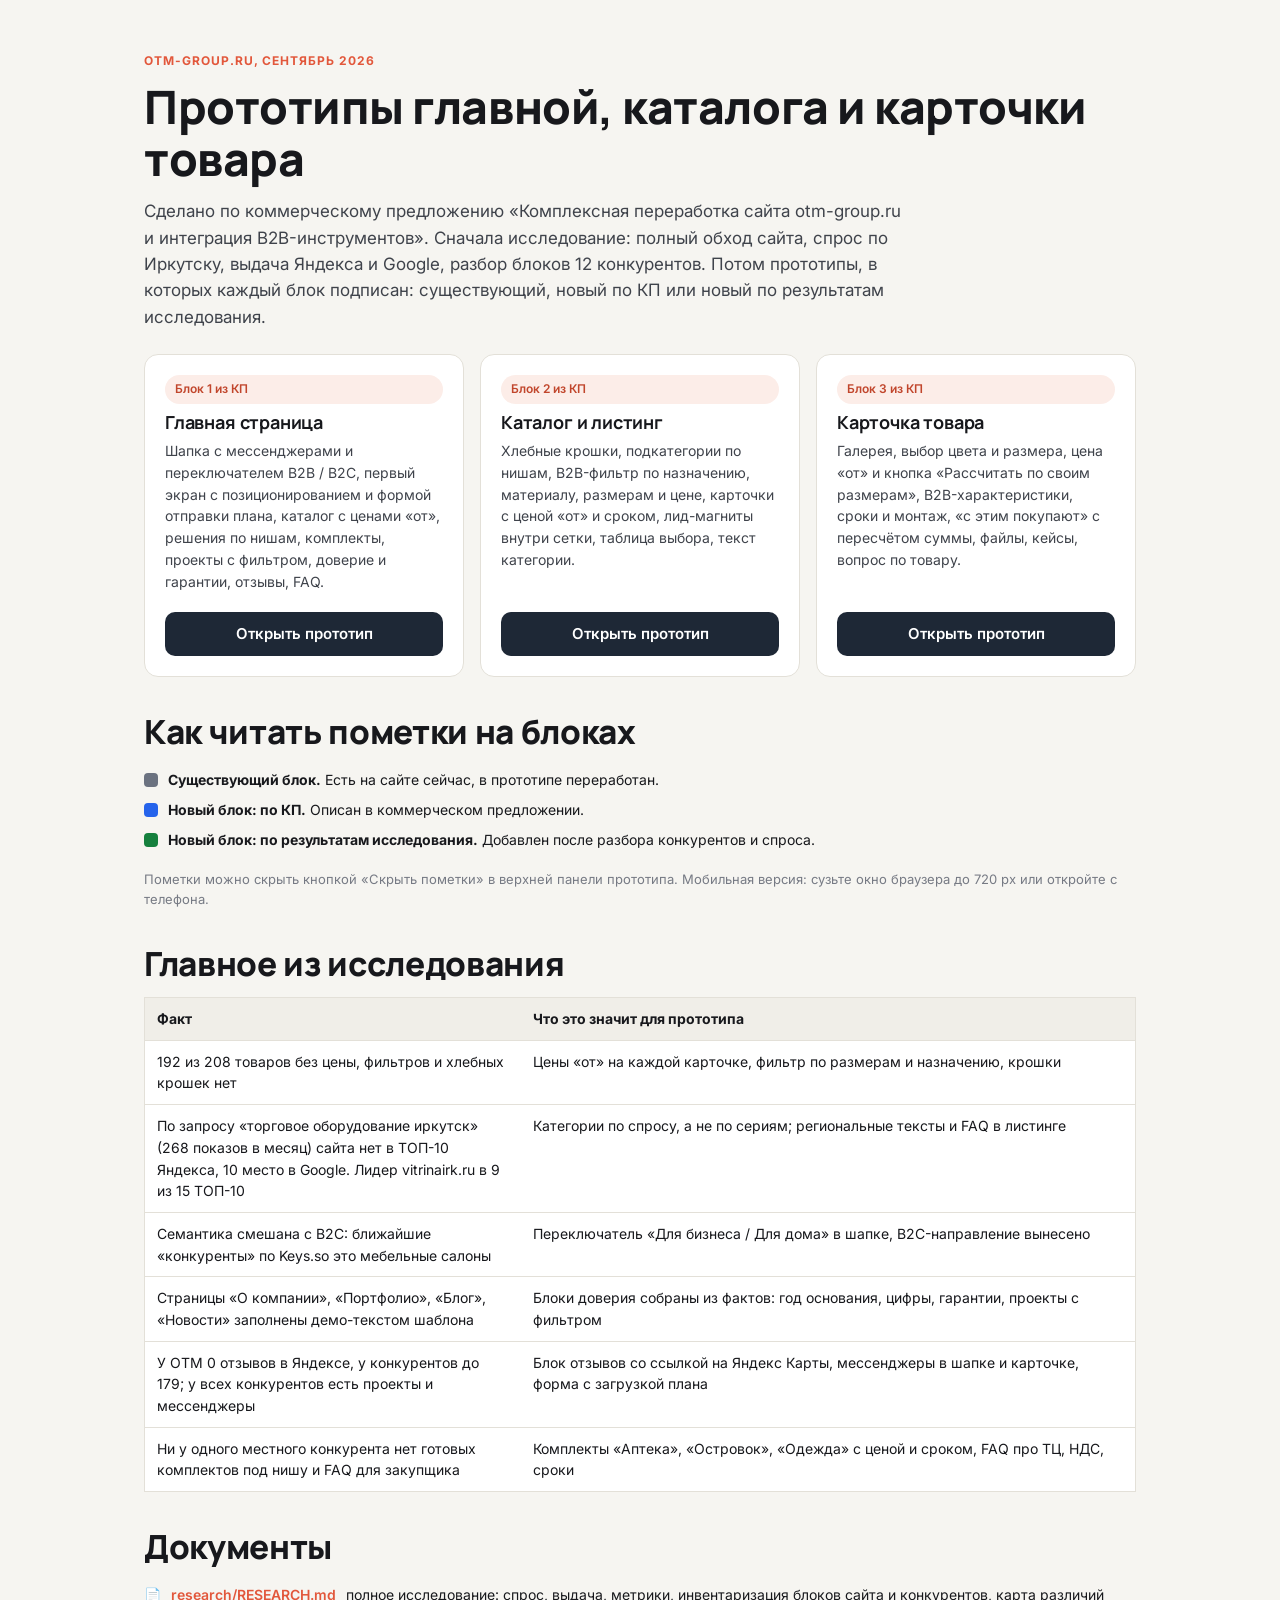
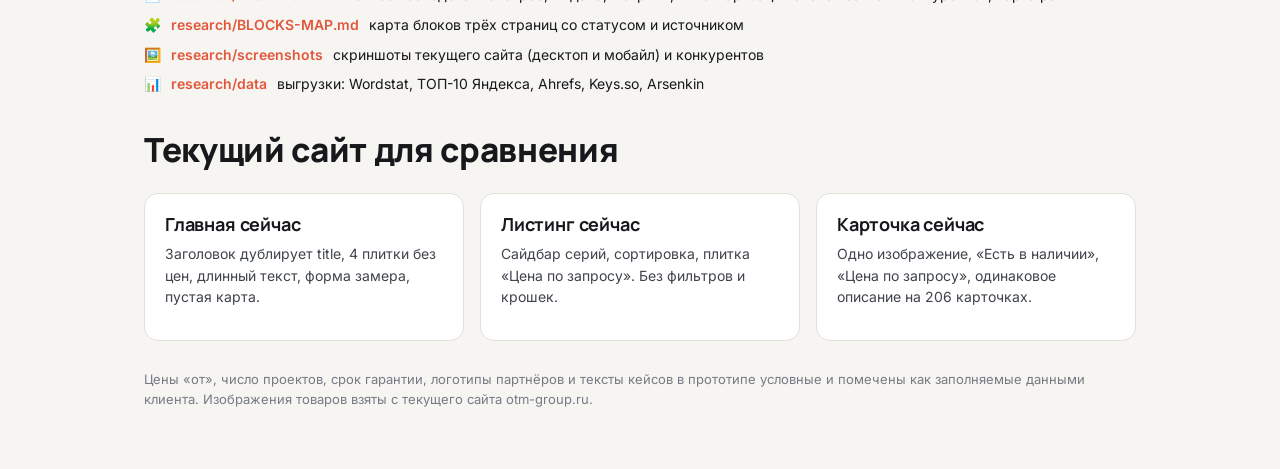
==== index.html @ dcb8d766 "Исследование конкурентов и прототипы главной, каталога и карточки товара для otm-group.ru Co-Authore" ====
<!DOCTYPE html>
<html lang="ru">
<head>
<meta charset="utf-8">
<meta name="viewport" content="width=device-width, initial-scale=1">
<title>ОТМ Групп: прототипы и исследование конкурентов</title>
<meta name="description" content="Прототипы главной, каталога и карточки товара для otm-group.ru по итогам исследования конкурентов в нише торгового оборудования в Иркутске.">
<link rel="preconnect" href="https://fonts.googleapis.com">
<link rel="preconnect" href="https://fonts.gstatic.com" crossorigin>
<link href="https://fonts.googleapis.com/css2?family=Inter:wght@400;500;600;700&family=Manrope:wght@500;700;800&display=swap" rel="stylesheet">
<link rel="icon" href="data:image/svg+xml,%3Csvg xmlns=%27http://www.w3.org/2000/svg%27 viewBox=%270 0 32 32%27%3E%3Crect width=%2732%27 height=%2732%27 rx=%277%27 fill=%27%23E2573B%27/%3E%3Ctext x=%2716%27 y=%2722%27 font-size=%2716%27 font-family=%27Arial%27 font-weight=%27700%27 fill=%27white%27 text-anchor=%27middle%27%3EO%3C/text%3E%3C/svg%3E">
<link rel="stylesheet" href="assets/styles.css">
<style>body{padding-top:0}</style>
</head>
<body>
<div class="hub">
  <span class="eyebrow">otm-group.ru, сентябрь 2026</span>
  <h1>Прототипы главной, каталога и карточки товара</h1>
  <p style="font-size:17px;color:var(--ink-2);max-width:760px;margin-top:12px">Сделано по коммерческому предложению «Комплексная переработка сайта otm-group.ru и интеграция B2B-инструментов». Сначала исследование: полный обход сайта, спрос по Иркутску, выдача Яндекса и Google, разбор блоков 12 конкурентов. Потом прототипы, в которых каждый блок подписан: существующий, новый по КП или новый по результатам исследования.</p>

  <div class="hub-grid">
    <a class="hub-card" href="prototypes/home.html"><span class="chip brand">Блок 1 из КП</span><h3>Главная страница</h3><p>Шапка с мессенджерами и переключателем B2B / B2C, первый экран с позиционированием и формой отправки плана, каталог с ценами «от», решения по нишам, комплекты, проекты с фильтром, доверие и гарантии, отзывы, FAQ.</p><span class="btn btn-dark">Открыть прототип</span></a>
    <a class="hub-card" href="prototypes/catalog.html"><span class="chip brand">Блок 2 из КП</span><h3>Каталог и листинг</h3><p>Хлебные крошки, подкатегории по нишам, B2B-фильтр по назначению, материалу, размерам и цене, карточки с ценой «от» и сроком, лид-магниты внутри сетки, таблица выбора, текст категории.</p><span class="btn btn-dark">Открыть прототип</span></a>
    <a class="hub-card" href="prototypes/product.html"><span class="chip brand">Блок 3 из КП</span><h3>Карточка товара</h3><p>Галерея, выбор цвета и размера, цена «от» и кнопка «Рассчитать по своим размерам», B2B-характеристики, сроки и монтаж, «с этим покупают» с пересчётом суммы, файлы, кейсы, вопрос по товару.</p><span class="btn btn-dark">Открыть прототип</span></a>
  </div>

  <h2 style="margin-top:36px">Как читать пометки на блоках</h2>
  <div class="legend">
    <div><i style="background:#6B7280"></i><span><b>Существующий блок.</b> Есть на сайте сейчас, в прототипе переработан.</span></div>
    <div><i style="background:#2563EB"></i><span><b>Новый блок: по КП.</b> Описан в коммерческом предложении.</span></div>
    <div><i style="background:#15803D"></i><span><b>Новый блок: по результатам исследования.</b> Добавлен после разбора конкурентов и спроса.</span></div>
  </div>
  <p class="muted small">Пометки можно скрыть кнопкой «Скрыть пометки» в верхней панели прототипа. Мобильная версия: сузьте окно браузера до 720 px или откройте с телефона.</p>

  <h2 style="margin-top:36px">Главное из исследования</h2>
  <table style="margin-top:14px">
    <tr><th style="width:38%">Факт</th><th>Что это значит для прототипа</th></tr>
    <tr><td>192 из 208 товаров без цены, фильтров и хлебных крошек нет</td><td>Цены «от» на каждой карточке, фильтр по размерам и назначению, крошки</td></tr>
    <tr><td>По запросу «торговое оборудование иркутск» (268 показов в месяц) сайта нет в ТОП-10 Яндекса, 10 место в Google. Лидер vitrinairk.ru в 9 из 15 ТОП-10</td><td>Категории по спросу, а не по сериям; региональные тексты и FAQ в листинге</td></tr>
    <tr><td>Семантика смешана с B2C: ближайшие «конкуренты» по Keys.so это мебельные салоны</td><td>Переключатель «Для бизнеса / Для дома» в шапке, B2C-направление вынесено</td></tr>
    <tr><td>Страницы «О компании», «Портфолио», «Блог», «Новости» заполнены демо-текстом шаблона</td><td>Блоки доверия собраны из фактов: год основания, цифры, гарантии, проекты с фильтром</td></tr>
    <tr><td>У ОТМ 0 отзывов в Яндексе, у конкурентов до 179; у всех конкурентов есть проекты и мессенджеры</td><td>Блок отзывов со ссылкой на Яндекс Карты, мессенджеры в шапке и карточке, форма с загрузкой плана</td></tr>
    <tr><td>Ни у одного местного конкурента нет готовых комплектов под нишу и FAQ для закупщика</td><td>Комплекты «Аптека», «Островок», «Одежда» с ценой и сроком, FAQ про ТЦ, НДС, сроки</td></tr>
  </table>

  <h2 style="margin-top:36px">Документы</h2>
  <div class="legend">
    <div><span>📄</span><a href="https://github.com/takedown-desing/otm-group-prototype/blob/main/research/RESEARCH.md" style="color:var(--brand);font-weight:600">research/RESEARCH.md</a><span>полное исследование: спрос, выдача, метрики, инвентаризация блоков сайта и конкурентов, карта различий</span></div>
    <div><span>🧩</span><a href="https://github.com/takedown-desing/otm-group-prototype/blob/main/research/BLOCKS-MAP.md" style="color:var(--brand);font-weight:600">research/BLOCKS-MAP.md</a><span>карта блоков трёх страниц со статусом и источником</span></div>
    <div><span>🖼️</span><a href="https://github.com/takedown-desing/otm-group-prototype/tree/main/research/screenshots" style="color:var(--brand);font-weight:600">research/screenshots</a><span>скриншоты текущего сайта (десктоп и мобайл) и конкурентов</span></div>
    <div><span>📊</span><a href="https://github.com/takedown-desing/otm-group-prototype/tree/main/research/data" style="color:var(--brand);font-weight:600">research/data</a><span>выгрузки: Wordstat, ТОП-10 Яндекса, Ahrefs, Keys.so, Arsenkin</span></div>
  </div>

  <h2 style="margin-top:36px">Текущий сайт для сравнения</h2>
  <div class="hub-grid">
    <a class="hub-card" href="research/screenshots/otm_home_desktop.png"><h3>Главная сейчас</h3><p>Заголовок дублирует title, 4 плитки без цен, длинный текст, форма замера, пустая карта.</p></a>
    <a class="hub-card" href="research/screenshots/otm_catalog_desktop.jpeg"><h3>Листинг сейчас</h3><p>Сайдбар серий, сортировка, плитка «Цена по запросу». Без фильтров и крошек.</p></a>
    <a class="hub-card" href="research/screenshots/otm_product_desktop.jpeg"><h3>Карточка сейчас</h3><p>Одно изображение, «Есть в наличии», «Цена по запросу», одинаковое описание на 206 карточках.</p></a>
  </div>

  <p class="muted small" style="margin-top:28px">Цены «от», число проектов, срок гарантии, логотипы партнёров и тексты кейсов в прототипе условные и помечены как заполняемые данными клиента. Изображения товаров взяты с текущего сайта otm-group.ru.</p>
</div>
</body>
</html>
---- assets/styles.css ----
/* ОТМ Групп, прототип. Дизайн-система.
   Направление: спокойный индустриальный B2B. Тёплый светлый фон, графитовый текст,
   фирменный коралловый акцент с текущего логотипа только на действиях. */

:root{
  --bg:#F6F5F1;
  --surface:#FFFFFF;
  --surface-2:#F0EEE8;
  --ink:#17181C;
  --ink-2:#3F434B;
  --muted:#767A84;
  --line:#E3E0D8;
  --line-2:#D2CEC4;
  --brand:#E2573B;
  --brand-dark:#C1462C;
  --brand-soft:#FCEDE8;
  --navy:#1E2836;
  --navy-2:#2A3648;
  --ok:#1F8A5B;
  --ok-soft:#E6F4EC;
  --warn:#B45309;
  --warn-soft:#FDF1E3;
  --tag-old:#6B7280;
  --tag-kp:#2563EB;
  --tag-res:#15803D;
  --radius:14px;
  --radius-s:10px;
  --shadow:0 1px 2px rgba(23,24,28,.04),0 8px 24px rgba(23,24,28,.06);
  --shadow-2:0 12px 40px rgba(23,24,28,.12);
  --container:1240px;
  --font-h:"Manrope",system-ui,-apple-system,"Segoe UI",Roboto,sans-serif;
  --font-b:"Inter",system-ui,-apple-system,"Segoe UI",Roboto,sans-serif;
}

*{box-sizing:border-box}
html{scroll-behavior:smooth;-webkit-text-size-adjust:100%}
body{margin:0;background:var(--bg);color:var(--ink);font:15px/1.55 var(--font-b);padding-top:44px}
img{max-width:100%;display:block}
a{color:inherit;text-decoration:none}
button{font:inherit;cursor:pointer}
input,select,textarea{font:inherit}
h1,h2,h3,h4{font-family:var(--font-h);margin:0;line-height:1.15;letter-spacing:-.01em}
h1{font-size:clamp(28px,3.6vw,46px);font-weight:800}
h2{font-size:clamp(24px,2.6vw,34px);font-weight:800}
h3{font-size:19px;font-weight:700}
h4{font-size:16px;font-weight:700}
p{margin:0 0 12px}
.muted{color:var(--muted)}
.small{font-size:13px}
.container{max-width:var(--container);margin:0 auto;padding:0 24px}
.section{padding:44px 0}
.section-head{display:flex;justify-content:space-between;align-items:flex-end;gap:24px;margin-bottom:28px}
.section-head p{max-width:640px;color:var(--ink-2);margin:8px 0 0}
.eyebrow{display:inline-block;font-size:12px;font-weight:700;letter-spacing:.08em;text-transform:uppercase;color:var(--brand);margin-bottom:10px}

/* ---------- Панель прототипа ---------- */
.proto-bar{position:fixed;top:0;left:0;right:0;height:44px;background:#111318;color:#fff;z-index:1000;display:flex;align-items:center;gap:16px;padding:0 16px;font-size:13px}
.proto-bar .pb-title{font-weight:700;white-space:nowrap}
.proto-bar nav{display:flex;gap:4px}
.proto-bar nav a{padding:6px 10px;border-radius:8px;color:#C9CDD6}
.proto-bar nav a.active,.proto-bar nav a:hover{background:#262A33;color:#fff}
.proto-bar .pb-legend{display:flex;gap:10px;margin-left:auto;align-items:center}
.proto-bar .pb-legend span{display:inline-flex;align-items:center;gap:6px;color:#C9CDD6;white-space:nowrap}
.proto-bar .pb-legend i{width:10px;height:10px;border-radius:3px;display:inline-block}
.proto-bar .pb-toggle{background:#262A33;color:#fff;border:0;border-radius:8px;padding:6px 10px;white-space:nowrap}
@media (max-width:900px){.proto-bar .pb-legend span{display:none}.proto-bar .pb-legend{margin-left:auto}}

/* ---------- Ярлыки блоков ---------- */
.blk{position:relative}
.blk::before{content:attr(data-label);position:absolute;top:10px;left:10px;z-index:20;font:600 11px/1 var(--font-b);letter-spacing:.02em;color:#fff;padding:6px 9px;border-radius:6px;box-shadow:0 2px 6px rgba(0,0,0,.18);pointer-events:none;white-space:nowrap}
.blk[data-tag="old"]::before{background:var(--tag-old)}
.blk[data-tag="kp"]::before{background:var(--tag-kp)}
.blk[data-tag="res"]::before{background:var(--tag-res)}
.blk[data-tag="mix"]::before{background:linear-gradient(90deg,var(--tag-old) 0 50%,var(--tag-kp) 50% 100%)}
.hide-tags .blk::before{display:none}
.blk.blk-inline{flex-wrap:wrap}
.blk.blk-inline::before{position:static;display:inline-block;margin-bottom:10px;flex-basis:100%;width:max-content;grid-column:1/-1}
.hide-tags .blk.blk-inline::before{display:none}

/* ---------- Кнопки ---------- */
.btn{display:inline-flex;align-items:center;justify-content:center;gap:8px;border-radius:var(--radius-s);padding:12px 20px;font-weight:600;border:1px solid transparent;line-height:1.2;transition:.15s;white-space:nowrap}
.btn-primary{background:var(--brand);color:#fff}
.btn-primary:hover{background:var(--brand-dark)}
.btn-dark{background:var(--navy);color:#fff}
.btn-dark:hover{background:var(--navy-2)}
.btn-outline{background:transparent;border-color:var(--line-2);color:var(--ink)}
.btn-outline:hover{border-color:var(--ink);background:#fff}
.btn-ghost{background:transparent;color:var(--ink-2)}
.btn-ghost:hover{background:var(--surface-2)}
.btn-lg{padding:15px 26px;font-size:16px}
.btn-sm{padding:9px 14px;font-size:14px}
.btn-block{width:100%}
.btn svg{width:18px;height:18px;flex:none}

/* ---------- Верхняя полоса и шапка ---------- */
.topbar{background:var(--navy);color:#B9C2D0;font-size:13px}
.topbar .container{display:flex;gap:24px;align-items:center;height:36px}
.topbar .grow{flex:1}
.topbar a:hover{color:#fff}
.topbar .fill-note{color:#F0B8A9}
.header{background:var(--surface);border-bottom:1px solid var(--line);position:sticky;top:44px;z-index:500}
.header .container{display:flex;align-items:center;gap:22px;height:78px}
.logo{display:flex;align-items:center;gap:10px;flex:none}
.logo img{height:40px;width:auto}
.logo .logo-txt{font-family:var(--font-h);font-weight:800;letter-spacing:.14em;font-size:17px;line-height:1}
.logo .logo-sub{font-size:9px;letter-spacing:.14em;color:var(--muted);text-transform:uppercase;margin-top:3px}
.seg{display:inline-flex;background:var(--surface-2);border-radius:999px;padding:3px;flex:none}
.seg a{padding:7px 14px;border-radius:999px;font-size:13px;font-weight:600;color:var(--ink-2)}
.seg a.active{background:var(--navy);color:#fff}
.search{flex:1;display:flex;align-items:center;background:var(--surface-2);border-radius:var(--radius-s);padding:0 12px;height:44px;gap:8px;min-width:0}
.search input{border:0;background:transparent;flex:1;outline:0;min-width:0}
.search svg{width:18px;height:18px;color:var(--muted);flex:none}
.hdr-phone{text-align:right;flex:none}
.hdr-phone b{display:block;font-size:17px;font-family:var(--font-h)}
.hdr-phone span{font-size:12px;color:var(--muted)}
.msgs{display:flex;gap:6px;flex:none}
.msg{width:40px;height:40px;border-radius:10px;display:inline-flex;align-items:center;justify-content:center;border:1px solid var(--line);color:var(--ink-2)}
.msg:hover{border-color:var(--ink)}
.msg svg{width:20px;height:20px}
.msg.wa{color:#1EAA5B}.msg.tg{color:#2AA3E0}.msg.mx{color:#6B3BD6}
.burger{display:none;width:44px;height:44px;border:1px solid var(--line);border-radius:10px;background:#fff;align-items:center;justify-content:center}
.burger svg{width:22px;height:22px}
.cart{position:relative;flex:none}
.cart .cnt{position:absolute;top:-4px;right:-4px;background:var(--brand);color:#fff;border-radius:999px;font-size:10px;padding:2px 6px;font-weight:700}

.nav{background:var(--surface);border-bottom:1px solid var(--line)}
.nav .container{display:flex;align-items:center;gap:4px;height:50px;overflow:auto;scrollbar-width:none}
.nav .container::-webkit-scrollbar{display:none}
.nav a{padding:8px 12px;border-radius:8px;font-weight:600;font-size:14px;white-space:nowrap;color:var(--ink-2)}
.nav a:hover,.nav a.active{background:var(--surface-2);color:var(--ink)}
.nav a.cat-all{background:var(--navy);color:#fff}
.nav a.cat-all:hover{background:var(--navy-2)}
.nav .sep{width:1px;height:22px;background:var(--line);margin:0 6px;flex:none}
.nav a.b2c{color:var(--brand);font-weight:600}

/* мобильное меню */
.drawer{position:fixed;inset:44px 0 0 0;background:rgba(17,19,24,.5);z-index:900;display:none}
.drawer.open{display:block}
.drawer .panel{background:#fff;width:min(360px,88vw);height:100%;overflow:auto;padding:20px}
.drawer .panel h4{margin:14px 0 8px;color:var(--muted);font-size:12px;text-transform:uppercase;letter-spacing:.08em}
.drawer .panel a{display:block;padding:10px 0;border-bottom:1px solid var(--line);font-weight:500}
.drawer .close{float:right;border:0;background:var(--surface-2);border-radius:8px;width:36px;height:36px}

/* ---------- Первый экран ---------- */
.hero{background:var(--navy);color:#fff;position:relative;overflow:hidden}
.hero::before{content:"";position:absolute;inset:0;background:url("img/hero.jpg") center/cover no-repeat;opacity:.28}
.hero::after{content:"";position:absolute;inset:0;background:linear-gradient(90deg,rgba(30,40,54,.96) 0,rgba(30,40,54,.85) 55%,rgba(30,40,54,.55) 100%)}
.hero .container{position:relative;z-index:2;display:grid;grid-template-columns:1.25fr .85fr;gap:48px;padding-top:56px;padding-bottom:56px;align-items:center}
.hero h1{color:#fff;margin:12px 0 14px}
.hero .lead{font-size:17px;color:#D4DAE4;max-width:560px;margin-bottom:24px}
.hero .geo{display:inline-flex;align-items:center;gap:8px;background:rgba(255,255,255,.1);border:1px solid rgba(255,255,255,.18);border-radius:999px;padding:6px 12px;font-size:13px;color:#E6EAF0}
.hero .geo svg{width:14px;height:14px}
.bullets{display:grid;grid-template-columns:repeat(3,1fr);gap:12px;margin:26px 0}
.bullet{background:rgba(255,255,255,.07);border:1px solid rgba(255,255,255,.14);border-radius:12px;padding:14px}
.bullet b{display:block;font-family:var(--font-h);font-size:16px;margin-bottom:4px}
.bullet span{font-size:13px;color:#C7CFDB}
.hero .cta-row{display:flex;gap:12px;flex-wrap:wrap;align-items:center}
.hero .cta-row .note{font-size:13px;color:#C7CFDB}
.hero-form{background:#fff;color:var(--ink);border-radius:var(--radius);padding:22px;box-shadow:var(--shadow-2)}
.hero-form h3{margin-bottom:4px}
.hero-form .sub{font-size:13px;color:var(--muted);margin-bottom:14px}
.field{display:block;margin-bottom:10px}
.field input,.field select,.field textarea{width:100%;border:1px solid var(--line-2);border-radius:var(--radius-s);padding:12px 14px;background:#fff;outline:0}
.field input:focus,.field select:focus,.field textarea:focus{border-color:var(--ink)}
.upload{border:1.5px dashed var(--line-2);border-radius:var(--radius-s);padding:14px;display:flex;align-items:center;gap:12px;color:var(--ink-2);font-size:13px;background:var(--surface-2);cursor:pointer}
.upload svg{width:22px;height:22px;color:var(--brand);flex:none}
.upload b{display:block;color:var(--ink)}
.consent{font-size:11.5px;color:var(--muted);margin-top:10px}
.reply-note{display:flex;align-items:center;gap:8px;font-size:13px;color:var(--ok);margin-top:10px;font-weight:600}
.reply-note i{width:8px;height:8px;border-radius:50%;background:var(--ok);display:inline-block}

/* ---------- Полоса доверия ---------- */
.trust-strip{background:var(--surface);border-bottom:1px solid var(--line)}
.trust-strip .container{display:grid;grid-template-columns:repeat(5,1fr);gap:0}
.trust-strip .item{padding:22px 18px;border-left:1px solid var(--line)}
.trust-strip .item:first-child{border-left:0}
.trust-strip b{display:block;font-family:var(--font-h);font-size:26px;font-weight:800;letter-spacing:-.02em}
.trust-strip span{font-size:13px;color:var(--ink-2)}
.fill{color:var(--warn);background:var(--warn-soft);border-radius:4px;padding:0 4px;font-size:12px}

/* ---------- Сетка категорий ---------- */
.cat-grid{display:grid;grid-template-columns:repeat(4,1fr);gap:16px}
.cat-card{background:var(--surface);border:1px solid var(--line);border-radius:var(--radius);padding:16px;display:flex;flex-direction:column;gap:10px;transition:.15s;min-height:250px}
.cat-card:hover{box-shadow:var(--shadow);border-color:var(--line-2);transform:translateY(-2px)}
.cat-card .pic{height:130px;border-radius:10px;background:var(--surface-2);display:flex;align-items:center;justify-content:center;overflow:hidden}
.cat-card .pic img{max-height:120px;width:auto;mix-blend-mode:multiply}
.cat-card h3{font-size:16px}
.cat-card .meta{display:flex;justify-content:space-between;align-items:center;margin-top:auto;font-size:13px;color:var(--muted)}
.cat-card .meta b{color:var(--ink);font-size:15px}

/* ---------- Ниши ---------- */
.niche-grid{display:grid;grid-template-columns:repeat(6,1fr);gap:12px}
.niche{background:var(--navy);color:#fff;border-radius:var(--radius);padding:18px 16px;min-height:150px;display:flex;flex-direction:column;justify-content:flex-end;position:relative;overflow:hidden}
.niche::before{content:"";position:absolute;inset:0;background:linear-gradient(160deg,var(--navy-2),var(--navy))}
.niche > *{position:relative}
.niche .ic{width:36px;height:36px;border-radius:9px;background:rgba(255,255,255,.12);display:flex;align-items:center;justify-content:center;margin-bottom:auto}
.niche .ic svg{width:20px;height:20px}
.niche b{font-family:var(--font-h);font-size:15px;display:block;margin-top:14px}
.niche span{font-size:12px;color:#B9C2D0}
.niche:nth-child(2n)::before{background:linear-gradient(160deg,#37475C,var(--navy))}

/* ---------- Готовые комплекты ---------- */
.kit-grid{display:grid;grid-template-columns:repeat(3,1fr);gap:16px}
.kit{background:var(--surface);border:1px solid var(--line);border-radius:var(--radius);overflow:hidden;display:flex;flex-direction:column}
.kit .pic{height:190px;background:var(--surface-2);display:flex;align-items:flex-end;justify-content:center;gap:6px;padding:12px;overflow:hidden}
.kit .pic img{height:150px;width:auto;mix-blend-mode:multiply}
.kit .body{padding:18px;display:flex;flex-direction:column;gap:8px;flex:1}
.kit ul{margin:0;padding:0 0 0 18px;color:var(--ink-2);font-size:14px}
.kit .row{display:flex;justify-content:space-between;align-items:flex-end;margin-top:auto;padding-top:10px;border-top:1px solid var(--line)}
.price{font-family:var(--font-h);font-weight:800;font-size:20px}
.price small{font-weight:500;font-size:12px;color:var(--muted);display:block}
.chip{display:inline-flex;align-items:center;gap:6px;border-radius:999px;padding:5px 10px;font-size:12px;font-weight:600;background:var(--surface-2);color:var(--ink-2)}
.chip.ok{background:var(--ok-soft);color:var(--ok)}
.chip.brand{background:var(--brand-soft);color:var(--brand-dark)}
.chip.dark{background:var(--navy);color:#fff}

/* ---------- Проекты ---------- */
.tabs{display:flex;gap:8px;flex-wrap:wrap;margin-bottom:20px}
.tab{border:1px solid var(--line-2);background:#fff;border-radius:999px;padding:8px 14px;font-weight:600;font-size:14px;color:var(--ink-2)}
.tab.active,.tab:hover{background:var(--navy);color:#fff;border-color:var(--navy)}
.case-grid{display:grid;grid-template-columns:repeat(3,1fr);gap:16px}
.case{background:var(--surface);border:1px solid var(--line);border-radius:var(--radius);overflow:hidden;display:flex;flex-direction:column}
.case .pic{height:210px;background:var(--surface-2);position:relative;display:flex;align-items:center;justify-content:center;overflow:hidden}
.case .pic img{height:180px;width:auto;mix-blend-mode:multiply}
.case .pic .chip{position:absolute;left:12px;bottom:12px;background:#fff}
.case .body{padding:16px 18px 18px;display:grid;gap:10px}
.case dl{margin:0;display:grid;grid-template-columns:110px 1fr;gap:6px 10px;font-size:13.5px}
.case dt{color:var(--muted)}
.case dd{margin:0;color:var(--ink-2)}
.case .body h3{font-size:17px}

/* ---------- Как работаем ---------- */
.steps{display:grid;grid-template-columns:repeat(6,1fr);gap:12px;counter-reset:s}
.step{background:var(--surface);border:1px solid var(--line);border-radius:var(--radius);padding:18px 16px;position:relative}
.step::before{counter-increment:s;content:"0" counter(s);font-family:var(--font-h);font-weight:800;font-size:28px;color:var(--brand);display:block;margin-bottom:8px;letter-spacing:-.02em}
.step b{display:block;margin-bottom:4px}
.step span{font-size:13px;color:var(--ink-2)}
.step .time{display:inline-block;margin-top:10px;font-size:12px;color:var(--muted);background:var(--surface-2);border-radius:6px;padding:3px 8px}

/* ---------- Доверие ---------- */
.trust-wrap{display:grid;grid-template-columns:1.1fr .9fr;gap:24px}
.card{background:var(--surface);border:1px solid var(--line);border-radius:var(--radius);padding:22px}
.logos{display:grid;grid-template-columns:repeat(4,1fr);gap:10px;margin-top:14px}
.logo-ph{height:56px;border:1px dashed var(--line-2);border-radius:10px;display:flex;align-items:center;justify-content:center;font-family:var(--font-h);font-weight:700;color:var(--ink-2);font-size:13px;text-align:center;padding:4px;background:var(--surface-2)}
.guar{display:grid;gap:12px;margin-top:14px}
.guar .g{display:flex;gap:12px;align-items:flex-start}
.guar .g svg{width:22px;height:22px;color:var(--ok);flex:none;margin-top:2px}
.guar .g b{display:block}
.guar .g span{font-size:13.5px;color:var(--ink-2)}
.certs{display:flex;gap:10px;margin-top:14px;flex-wrap:wrap}
.cert{width:74px;height:100px;border:1px solid var(--line);border-radius:8px;background:repeating-linear-gradient(0deg,#fff 0 8px,var(--surface-2) 8px 10px);display:flex;align-items:flex-end;justify-content:center;font-size:10px;color:var(--muted);padding:6px;text-align:center}

/* ---------- Материалы ---------- */
.mat-grid{display:grid;grid-template-columns:repeat(4,1fr);gap:16px}
.mat{background:var(--surface);border:1px solid var(--line);border-radius:var(--radius);padding:18px}
.mat .sw{display:flex;gap:6px;margin-bottom:12px}
.mat .sw i{width:26px;height:26px;border-radius:6px;border:1px solid rgba(0,0,0,.08);display:block}
.mat b{display:block;margin-bottom:4px}
.mat span{font-size:13.5px;color:var(--ink-2)}

/* ---------- Отзывы ---------- */
.rev-grid{display:grid;grid-template-columns:repeat(3,1fr);gap:16px}
.rev{background:var(--surface);border:1px solid var(--line);border-radius:var(--radius);padding:20px;display:grid;gap:10px}
.rev .stars{color:#F5A524;letter-spacing:2px;font-size:14px}
.rev p{font-size:14.5px;color:var(--ink-2);margin:0}
.rev .who{display:flex;align-items:center;gap:10px;font-size:13px}
.rev .who i{width:34px;height:34px;border-radius:50%;background:var(--surface-2);display:inline-flex;align-items:center;justify-content:center;font-weight:700;color:var(--ink-2);font-style:normal}
.rating-box{display:flex;gap:18px;align-items:center;background:var(--surface);border:1px solid var(--line);border-radius:var(--radius);padding:16px 20px}
.rating-box b{font-family:var(--font-h);font-size:34px;font-weight:800}

/* ---------- FAQ ---------- */
.faq{display:grid;gap:10px;max-width:880px}
.faq details{background:var(--surface);border:1px solid var(--line);border-radius:12px;padding:0 20px}
.faq summary{list-style:none;cursor:pointer;padding:16px 0;font-weight:600;display:flex;justify-content:space-between;gap:16px;align-items:center}
.faq summary::-webkit-details-marker{display:none}
.faq summary::after{content:"+";font-size:22px;color:var(--muted);flex:none;line-height:1}
.faq details[open] summary::after{content:"\2212"}
.faq .a{padding:0 0 16px;color:var(--ink-2);font-size:14.5px}

/* ---------- Форма расчёта ---------- */
.calc{background:var(--navy);color:#fff;border-radius:20px;padding:36px;display:grid;grid-template-columns:1fr 1fr;gap:32px;align-items:center}
.calc h2{color:#fff}
.calc p{color:#C7CFDB}
.calc ul{margin:14px 0 0;padding:0;list-style:none;display:grid;gap:8px;color:#E6EAF0;font-size:14.5px}
.calc li{display:flex;gap:10px;align-items:flex-start}
.calc li svg{width:18px;height:18px;color:#7ED3A0;flex:none;margin-top:2px}
.calc .form{background:#fff;color:var(--ink);border-radius:var(--radius);padding:22px}
.calc .row2{display:grid;grid-template-columns:1fr 1fr;gap:10px}

/* ---------- О компании ---------- */
.about{display:grid;grid-template-columns:1fr 1fr;gap:32px;align-items:center}
.about .pic{border-radius:var(--radius);background:var(--surface-2);height:320px;display:flex;align-items:center;justify-content:center;color:var(--muted);text-align:center;padding:20px;border:1px dashed var(--line-2)}
.about .facts{display:grid;grid-template-columns:1fr 1fr;gap:12px;margin-top:18px}
.about .facts div{background:var(--surface);border:1px solid var(--line);border-radius:10px;padding:12px 14px;font-size:13.5px}
.about .facts b{display:block;font-family:var(--font-h);font-size:18px}

/* ---------- Контакты ---------- */
.contacts{display:grid;grid-template-columns:.9fr 1.1fr;gap:24px}
.map{background:var(--surface-2);border:1px dashed var(--line-2);border-radius:var(--radius);min-height:300px;display:flex;align-items:center;justify-content:center;color:var(--muted)}
.contacts .card b{display:block;margin-bottom:2px}
.contacts .card .row{display:grid;grid-template-columns:120px 1fr;gap:10px;padding:10px 0;border-bottom:1px solid var(--line);font-size:14.5px}
.contacts .card .row span:first-child{color:var(--muted)}

/* ---------- Подвал ---------- */
.footer{background:var(--navy);color:#B9C2D0;padding:48px 0 90px;margin-top:40px;font-size:14px}
.footer .cols{display:grid;grid-template-columns:1.4fr 1fr 1fr 1fr;gap:28px}
.footer h4{color:#fff;margin-bottom:12px}
.footer a{display:block;padding:4px 0}
.footer a:hover{color:#fff}
.footer .bottom{border-top:1px solid rgba(255,255,255,.12);margin-top:32px;padding-top:18px;display:flex;justify-content:space-between;gap:16px;font-size:12.5px;flex-wrap:wrap}

/* ---------- Липкая мобильная панель ---------- */
.sticky-bar{display:none;position:fixed;left:0;right:0;bottom:0;z-index:800;background:#fff;border-top:1px solid var(--line);padding:10px 12px;gap:8px;box-shadow:0 -6px 24px rgba(0,0,0,.08)}
.sticky-bar .btn{flex:1;padding:12px 8px;font-size:14px}
.sticky-bar .price-mini{flex:1.2;display:flex;flex-direction:column;justify-content:center;line-height:1.1}
.sticky-bar .price-mini b{font-family:var(--font-h);font-size:17px}
.sticky-bar .price-mini span{font-size:11px;color:var(--muted)}

/* ---------- Каталог ---------- */
.crumbs{display:flex;gap:6px;flex-wrap:wrap;font-size:13px;color:var(--muted);padding:18px 0 6px}
.crumbs a:hover{color:var(--ink)}
.crumbs span.sep{color:var(--line-2)}
.cat-head{display:flex;justify-content:space-between;align-items:flex-end;gap:24px;padding:8px 0 18px}
.cat-head h1{font-size:clamp(26px,3vw,38px)}
.cat-head .cnt{color:var(--muted);font-weight:500;font-size:16px;margin-left:8px}
.cat-head p{color:var(--ink-2);max-width:760px;margin:8px 0 0}
.subcats{display:flex;gap:8px;flex-wrap:wrap;margin:6px 0 22px}
.subcats a{border:1px solid var(--line-2);background:#fff;border-radius:999px;padding:8px 14px;font-size:13.5px;font-weight:600;color:var(--ink-2)}
.subcats a.active,.subcats a:hover{background:var(--navy);color:#fff;border-color:var(--navy)}
.subcats a small{color:var(--muted);font-weight:500;margin-left:4px}
.subcats a.active small{color:#B9C2D0}
.catalog-layout{display:grid;grid-template-columns:272px 1fr;gap:24px;align-items:start}
.filters{background:var(--surface);border:1px solid var(--line);border-radius:var(--radius);padding:18px;position:sticky;top:140px}
.filters .f-head{display:flex;justify-content:space-between;align-items:center;margin-bottom:6px}
.filters .f-head a{font-size:12.5px;color:var(--brand);font-weight:600}
.fgroup{border-top:1px solid var(--line);padding:12px 0}
.fgroup > b{display:flex;justify-content:space-between;font-size:14px;margin-bottom:8px;cursor:pointer}
.fgroup label{display:flex;align-items:center;gap:8px;font-size:13.5px;padding:4px 0;color:var(--ink-2)}
.fgroup label input{accent-color:var(--brand)}
.fgroup label small{margin-left:auto;color:var(--muted)}
.range{display:grid;grid-template-columns:1fr 1fr;gap:8px}
.range input{width:100%;border:1px solid var(--line-2);border-radius:8px;padding:8px 10px;font-size:13px}
.fgroup .hint{font-size:12px;color:var(--muted);margin-top:4px}
.filters .apply{display:none}
.toolbar{display:flex;justify-content:space-between;align-items:center;gap:12px;margin-bottom:16px;flex-wrap:wrap}
.toolbar .sort{display:flex;gap:6px;align-items:center;font-size:13.5px;color:var(--muted)}
.toolbar .sort a{padding:6px 10px;border-radius:8px;color:var(--ink-2);font-weight:600}
.toolbar .sort a.active{background:var(--surface-2);color:var(--ink)}
.toolbar .views{display:flex;gap:4px}
.toolbar .views button{width:34px;height:34px;border:1px solid var(--line);background:#fff;border-radius:8px;color:var(--muted)}
.toolbar .views button.active{border-color:var(--ink);color:var(--ink)}
.toolbar .views svg{width:16px;height:16px}
.filter-btn{display:none}
.active-filters{display:flex;gap:6px;flex-wrap:wrap;margin-bottom:14px}
.active-filters .chip{background:var(--brand-soft);color:var(--brand-dark)}
.active-filters .chip b{font-weight:400;opacity:.7;margin-left:2px}
.prod-grid{display:grid;grid-template-columns:repeat(3,1fr);gap:16px}
.prod{background:var(--surface);border:1px solid var(--line);border-radius:var(--radius);padding:14px;display:flex;flex-direction:column;gap:8px;transition:.15s;position:relative}
.prod:hover{box-shadow:var(--shadow);border-color:var(--line-2)}
.prod .pic{height:200px;border-radius:10px;background:var(--surface-2);display:flex;align-items:center;justify-content:center;overflow:hidden;position:relative}
.prod .pic img{max-height:180px;width:auto;mix-blend-mode:multiply}
.prod .badges{position:absolute;top:8px;left:8px;display:flex;gap:4px;flex-wrap:wrap}
.prod .badges .chip{padding:3px 8px;font-size:11px;background:#fff}
.prod .colors{position:absolute;right:8px;bottom:8px;display:flex;gap:3px}
.prod .colors i{width:12px;height:12px;border-radius:3px;border:1px solid rgba(0,0,0,.1);display:block}
.prod h3{font-size:15.5px}
.prod .art{font-size:12px;color:var(--muted)}
.prod .specs{font-size:12.5px;color:var(--ink-2);display:grid;gap:2px}
.prod .specs span b{color:var(--muted);font-weight:500}
.prod .p-row{display:flex;justify-content:space-between;align-items:flex-end;margin-top:auto;padding-top:8px}
.prod .p-row .term{font-size:12px;color:var(--ok);font-weight:600}
.prod .actions{display:grid;grid-template-columns:1fr auto;gap:6px}
.prod .actions .btn{padding:10px 12px;font-size:13.5px}
.prod .actions .btn svg{width:16px;height:16px}
.lead-card{grid-column:span 1;background:var(--brand);color:#fff;border-radius:var(--radius);padding:22px;display:flex;flex-direction:column;justify-content:space-between;gap:12px}
.lead-card h3{color:#fff;font-size:20px}
.lead-card p{color:#FBE1DA;font-size:14px}
.lead-card .btn{background:#fff;color:var(--brand-dark)}
.lead-card.dark{background:var(--navy)}
.lead-card.dark p{color:#C7CFDB}
.lead-card.dark .btn{background:#fff;color:var(--navy)}
.lead-card .ic{width:40px;height:40px;border-radius:10px;background:rgba(255,255,255,.16);display:flex;align-items:center;justify-content:center}
.lead-card .ic svg{width:22px;height:22px}
.pager{display:flex;gap:6px;justify-content:center;align-items:center;margin:26px 0 8px;flex-wrap:wrap}
.pager a{width:38px;height:38px;border:1px solid var(--line);border-radius:8px;display:inline-flex;align-items:center;justify-content:center;font-weight:600;color:var(--ink-2);background:#fff}
.pager a.active{background:var(--navy);color:#fff;border-color:var(--navy)}
.pager .more{width:auto;padding:0 16px}
.cmp-table{width:100%;border-collapse:collapse;font-size:14px;background:#fff;border:1px solid var(--line);border-radius:var(--radius);overflow:hidden}
.cmp-table th,.cmp-table td{padding:12px 14px;border-bottom:1px solid var(--line);text-align:left;vertical-align:top}
.cmp-table th{background:var(--surface-2);font-family:var(--font-h);font-size:13px}
.cmp-table tr:last-child td{border-bottom:0}
.seo-text{max-width:860px;color:var(--ink-2);font-size:14.5px}
.seo-text h2{font-size:22px;margin-bottom:12px;color:var(--ink)}
.seo-text h3{font-size:16px;margin:14px 0 6px;color:var(--ink)}

/* ---------- Карточка товара ---------- */
.product-top{display:grid;grid-template-columns:1.05fr .95fr;gap:32px;align-items:start;margin-top:8px}
.gallery{position:sticky;top:140px}
.gallery .main{background:var(--surface);border:1px solid var(--line);border-radius:var(--radius);height:460px;display:flex;align-items:center;justify-content:center;overflow:hidden;position:relative}
.gallery .main img{max-height:400px;width:auto;mix-blend-mode:multiply}
.gallery .main .chip{position:absolute;left:14px;top:14px;background:#fff}
.gallery .thumbs{display:grid;grid-template-columns:repeat(5,1fr);gap:8px;margin-top:8px}
.gallery .thumbs div{height:76px;border:1px solid var(--line);border-radius:10px;background:var(--surface);display:flex;align-items:center;justify-content:center;overflow:hidden;cursor:pointer;font-size:11px;color:var(--muted);text-align:center;padding:4px}
.gallery .thumbs div.active{border-color:var(--ink)}
.gallery .thumbs img{max-height:66px;width:auto;mix-blend-mode:multiply}
.p-head .art{font-size:13px;color:var(--muted);margin-bottom:6px;display:flex;gap:12px;flex-wrap:wrap}
.p-head h1{font-size:clamp(26px,3vw,36px);margin-bottom:10px}
.p-head .status{display:flex;gap:6px;flex-wrap:wrap;margin-bottom:16px}
.quick{display:grid;grid-template-columns:1fr 1fr;gap:6px 18px;font-size:14px;margin-bottom:18px}
.quick div{display:flex;justify-content:space-between;border-bottom:1px dashed var(--line);padding:6px 0}
.quick span:first-child{color:var(--muted)}
.opts{margin-bottom:16px}
.opts .lbl{font-size:13px;color:var(--muted);margin-bottom:6px;display:flex;justify-content:space-between}
.opts .lbl a{color:var(--brand);font-weight:600}
.swatches{display:flex;gap:6px;flex-wrap:wrap}
.swatch{width:34px;height:34px;border-radius:8px;border:2px solid transparent;outline:1px solid rgba(0,0,0,.12);outline-offset:-1px;cursor:pointer;position:relative}
.swatch.active{border-color:#fff;outline:2px solid var(--ink)}
.sizes{display:flex;gap:6px;flex-wrap:wrap}
.sizes button{border:1px solid var(--line-2);background:#fff;border-radius:8px;padding:8px 12px;font-size:13px;font-weight:600;color:var(--ink-2)}
.sizes button.active{border-color:var(--ink);color:var(--ink);background:var(--surface-2)}
.sizes button.custom{border-style:dashed;color:var(--brand)}
.buy{background:var(--surface);border:1px solid var(--line);border-radius:var(--radius);padding:20px;box-shadow:var(--shadow)}
.buy .p-price{display:flex;align-items:flex-end;justify-content:space-between;gap:12px;margin-bottom:6px}
.buy .p-price .price{font-size:32px;line-height:1}
.buy .p-price .price small{font-size:12.5px;margin-top:4px}
.buy .incl{font-size:13px;color:var(--ink-2);margin-bottom:14px;display:grid;gap:3px}
.buy .incl span::before{content:"\2713";color:var(--ok);margin-right:6px;font-weight:700}
.buy .btns{display:grid;gap:8px}
.buy .btns .row{display:grid;grid-template-columns:1fr 1fr;gap:8px}
.buy .msg-row{display:flex;gap:8px;margin-top:10px;align-items:center;font-size:13px;color:var(--muted)}
.buy .msg-row .msg{width:36px;height:36px}
.buy .note{font-size:12.5px;color:var(--muted);margin-top:10px}
.timeline{display:grid;grid-template-columns:repeat(4,1fr);gap:0;background:var(--surface);border:1px solid var(--line);border-radius:var(--radius);overflow:hidden}
.timeline div{padding:16px;border-left:1px solid var(--line);position:relative}
.timeline div:first-child{border-left:0}
.timeline b{display:block;font-family:var(--font-h);font-size:18px;color:var(--brand)}
.timeline span{font-size:13px;color:var(--ink-2)}
.timeline small{display:block;color:var(--muted);font-size:12px;margin-top:4px}
.p-tabs{display:flex;gap:4px;border-bottom:1px solid var(--line);margin-bottom:20px;overflow:auto;scrollbar-width:none}
.p-tabs button{border:0;background:transparent;padding:12px 16px;font-weight:600;color:var(--muted);border-bottom:2px solid transparent;margin-bottom:-1px;white-space:nowrap}
.p-tabs button.active{color:var(--ink);border-color:var(--brand)}
.p-panel{display:none}
.p-panel.active{display:block}
.spec-table{width:100%;border-collapse:collapse;font-size:14.5px}
.spec-table td{padding:10px 12px;border-bottom:1px solid var(--line);vertical-align:top}
.spec-table td:first-child{color:var(--muted);width:42%}
.spec-table td b{font-weight:600}
.spec-table tr.hl td{background:var(--brand-soft)}
.spec-cols{display:grid;grid-template-columns:1fr 1fr;gap:0 32px}
.files{display:grid;grid-template-columns:repeat(3,1fr);gap:12px}
.file{display:flex;gap:12px;align-items:center;background:var(--surface);border:1px solid var(--line);border-radius:12px;padding:14px}
.file .ic{width:40px;height:44px;border-radius:6px;background:var(--brand-soft);color:var(--brand-dark);display:flex;align-items:center;justify-content:center;font-size:11px;font-weight:800;flex:none}
.file b{display:block;font-size:14px}
.file span{font-size:12px;color:var(--muted)}
.cross-grid{display:grid;grid-template-columns:repeat(5,1fr);gap:12px}
.cross{background:var(--surface);border:1px solid var(--line);border-radius:12px;padding:12px;display:flex;flex-direction:column;gap:6px;font-size:13.5px}
.cross .pic{height:100px;border-radius:8px;background:var(--surface-2);display:flex;align-items:center;justify-content:center;overflow:hidden}
.cross .pic img{max-height:90px;width:auto;mix-blend-mode:multiply}
.cross .pic .ph{font-size:34px}
.cross b{font-size:14px}
.cross .p{display:flex;justify-content:space-between;align-items:center;margin-top:auto}
.cross label{display:flex;gap:6px;align-items:center;font-size:12.5px;color:var(--ink-2)}
.cross-sum{display:flex;justify-content:space-between;align-items:center;background:var(--surface-2);border-radius:12px;padding:14px 18px;margin-top:12px;flex-wrap:wrap;gap:10px}
.qa{display:grid;grid-template-columns:1fr 1fr;gap:24px;align-items:start}
.qa .card .row2{display:grid;grid-template-columns:1fr 1fr;gap:10px}
.mini-cases{display:grid;grid-template-columns:repeat(3,1fr);gap:12px}
.mini-case{background:var(--surface);border:1px solid var(--line);border-radius:12px;overflow:hidden}
.mini-case .pic{height:130px;background:var(--surface-2);display:flex;align-items:center;justify-content:center}
.mini-case .pic img{max-height:110px;width:auto;mix-blend-mode:multiply}
.mini-case .b{padding:12px 14px;font-size:13.5px}
.mini-case .b b{display:block;font-size:14px}
.mini-case .b span{color:var(--muted)}

/* ---------- Модальное окно ---------- */
.modal{position:fixed;inset:0;background:rgba(17,19,24,.55);z-index:1200;display:none;align-items:center;justify-content:center;padding:16px}
.modal.open{display:flex}
.modal .box{background:#fff;border-radius:16px;width:min(520px,100%);padding:26px;position:relative;max-height:92vh;overflow:auto}
.modal .box h3{margin-bottom:4px}
.modal .box .sub{color:var(--muted);font-size:13.5px;margin-bottom:14px}
.modal .x{position:absolute;top:12px;right:12px;width:34px;height:34px;border-radius:8px;border:0;background:var(--surface-2)}
.modal .prod-line{display:flex;gap:12px;align-items:center;background:var(--surface-2);border-radius:10px;padding:10px;margin-bottom:12px;font-size:13.5px}
.modal .prod-line img{height:48px;width:auto;mix-blend-mode:multiply}

/* ---------- Хаб (index) ---------- */
.hub{max-width:1040px;margin:0 auto;padding:48px 24px}
.hub-grid{display:grid;grid-template-columns:repeat(3,1fr);gap:16px;margin:24px 0}
.hub-card{background:#fff;border:1px solid var(--line);border-radius:var(--radius);padding:20px;display:flex;flex-direction:column;gap:8px}
.hub-card h3{font-size:18px}
.hub-card p{color:var(--ink-2);font-size:14px;flex:1}
.legend{display:grid;gap:8px;margin:18px 0}
.legend div{display:flex;gap:10px;align-items:center;font-size:14px}
.legend i{width:14px;height:14px;border-radius:4px;display:inline-block;flex:none}
.hub table{width:100%;border-collapse:collapse;font-size:14px;background:#fff;border:1px solid var(--line)}
.hub th,.hub td{padding:10px 12px;border-bottom:1px solid var(--line);text-align:left;vertical-align:top}
.hub th{background:var(--surface-2)}

/* ---------- Адаптив ---------- */
@media (max-width:1100px){
  .cat-grid{grid-template-columns:repeat(3,1fr)}
  .niche-grid{grid-template-columns:repeat(3,1fr)}
  .steps{grid-template-columns:repeat(3,1fr)}
  .trust-strip .container{grid-template-columns:repeat(3,1fr)}
  .trust-strip .item:nth-child(4){border-left:0}
  .cross-grid{grid-template-columns:repeat(3,1fr)}
  .search{display:none}
}
@media (max-width:1024px){
  .hero .container{grid-template-columns:1fr;gap:28px}
  .hero-form{max-width:560px}
  .catalog-layout{grid-template-columns:1fr}
  .filters{position:fixed;inset:44px 0 0 0;z-index:950;border-radius:0;overflow:auto;display:none;padding-bottom:90px}
  .filters.open{display:block}
  .filters .apply{display:grid;grid-template-columns:1fr 1fr;gap:8px;position:fixed;left:0;right:0;bottom:0;padding:12px;background:#fff;border-top:1px solid var(--line)}
  .filter-btn{display:inline-flex}
  .product-top{grid-template-columns:1fr}
  .gallery{position:static}
  .gallery .main{height:340px}
  .trust-wrap,.about,.contacts,.calc,.qa{grid-template-columns:1fr}
  .footer .cols{grid-template-columns:1fr 1fr}
  .kit-grid,.case-grid,.rev-grid,.mat-grid{grid-template-columns:repeat(2,1fr)}
  .hdr-phone span{display:none}
}
@media (max-width:720px){
  body{font-size:14.5px;padding-bottom:70px}
  .section{padding:36px 0}
  .container{padding:0 16px}
  .topbar .container{height:auto;padding:6px 16px;gap:10px;flex-wrap:wrap;font-size:12px}
  .topbar .hide-m{display:none}
  .header .container{height:64px;gap:10px}
  .logo img{height:32px}
  .seg{display:none}
  .hdr-phone{display:none}
  .msgs{display:none}
  .burger{display:inline-flex;margin-left:auto}
  .header .btn-primary{display:none}
  .nav{display:none}
  .hero .container{padding-top:32px;padding-bottom:32px}
  .bullets{grid-template-columns:1fr;gap:8px}
  .bullet{display:flex;gap:10px;align-items:baseline;padding:10px 12px}
  .bullet b{margin:0;font-size:14px}
  .trust-strip .container{grid-template-columns:1fr 1fr}
  .trust-strip .item{padding:14px 12px;border-left:0;border-top:1px solid var(--line)}
  .trust-strip b{font-size:20px}
  .cat-grid{grid-template-columns:1fr 1fr;gap:10px}
  .cat-card{min-height:0;padding:12px}
  .cat-card .pic{height:96px}
  .niche-grid{grid-template-columns:1fr 1fr;gap:8px}
  .niche{min-height:120px;padding:14px}
  .kit-grid,.case-grid,.rev-grid,.mat-grid{grid-template-columns:1fr}
  .steps{grid-template-columns:1fr 1fr;gap:8px}
  .logos{grid-template-columns:1fr 1fr 1fr}
  .calc{padding:22px;border-radius:16px}
  .calc .row2{grid-template-columns:1fr}
  .footer .cols{grid-template-columns:1fr}
  .footer{padding-bottom:110px}
  .sticky-bar{display:flex}
  .section-head{flex-direction:column;align-items:flex-start;gap:8px}
  .prod-grid{grid-template-columns:1fr 1fr;gap:10px}
  .prod{padding:10px;gap:6px}
  .prod .pic{height:130px}
  .prod .pic img{max-height:118px}
  .prod h3{font-size:14px}
  .prod .specs{font-size:11.5px}
  .prod .actions{grid-template-columns:1fr}
  .prod .actions .btn-outline{display:none}
  .lead-card{grid-column:span 2;padding:16px}
  .cat-head{flex-direction:column;align-items:flex-start}
  .toolbar .views{display:none}
  .gallery .thumbs{grid-template-columns:repeat(4,1fr)}
  .gallery .thumbs div{height:64px}
  .quick{grid-template-columns:1fr}
  .buy .btns .row{grid-template-columns:1fr}
  .timeline{grid-template-columns:1fr 1fr}
  .timeline div:nth-child(3){border-left:0}
  .timeline div:nth-child(n+3){border-top:1px solid var(--line)}
  .spec-cols{grid-template-columns:1fr}
  .files{grid-template-columns:1fr}
  .cross-grid{grid-template-columns:1fr 1fr;gap:8px}
  .mini-cases{grid-template-columns:1fr}
  .hub-grid{grid-template-columns:1fr}
  .blk::before{font-size:10px;padding:5px 7px}
}

/* ---------- Размещение ярлыков, чтобы не перекрывать контент ---------- */
.topbar.blk{padding-top:30px}
.header.blk .container{height:100px;align-items:flex-end;padding-bottom:12px}
.hide-tags .header.blk .container{height:78px;align-items:center;padding-bottom:0}
.nav.blk .container{height:74px;align-items:flex-end;padding-bottom:8px}
.hide-tags .nav.blk .container{height:50px;align-items:center;padding-bottom:0}
.filters{top:162px}
.gallery{top:162px}
.hide-tags .filters,.hide-tags .gallery{top:140px}
.trust-strip.blk .item{padding-top:40px}
.hide-tags .trust-strip.blk .item{padding-top:22px}
.filters.blk{padding-top:44px}
.buy.blk{padding-top:46px}
.lead-card.blk{padding-top:44px}
.prod-grid.blk{margin-top:34px}
.prod-grid.blk::before{top:-30px;left:0}
.gallery .main .chip{top:auto;bottom:14px}
.sticky-bar.blk::before{top:-28px}
.footer.blk{padding-top:56px}
.hide-tags .footer.blk{padding-top:48px}
.hide-tags .prod-grid.blk{margin-top:0}
.hide-tags .filters.blk,.hide-tags .buy.blk{padding-top:20px}
.hide-tags .lead-card.blk{padding-top:22px}
.hide-tags .topbar.blk{padding-top:0}
@media (max-width:720px){
  .header.blk .container{height:86px}
  .hide-tags .header.blk .container{height:64px}
  .blk::before{max-width:calc(100vw - 32px);white-space:normal;line-height:1.25}
  .prod-grid.blk{margin-top:44px}
  .prod-grid.blk::before{top:-40px}
}
.toolbar .sort{flex-wrap:wrap}
@media (max-width:720px){
  html,body{overflow-x:hidden}
  .toolbar{gap:8px}
  .active-filters{gap:4px}
  .hero .cta-row .btn{width:100%}
  .hero .cta-row .note{width:100%}
}
@media (max-width:720px){
  .section.blk{padding-top:60px}
  .hide-tags .section.blk{padding-top:36px}
  .header.blk .container{height:100px}
  .cat-card .meta{flex-direction:column;align-items:flex-start;gap:2px}
  .trust-strip.blk .item{padding-top:44px}
  .trust-strip.blk .item:nth-child(n+2){padding-top:14px}
}
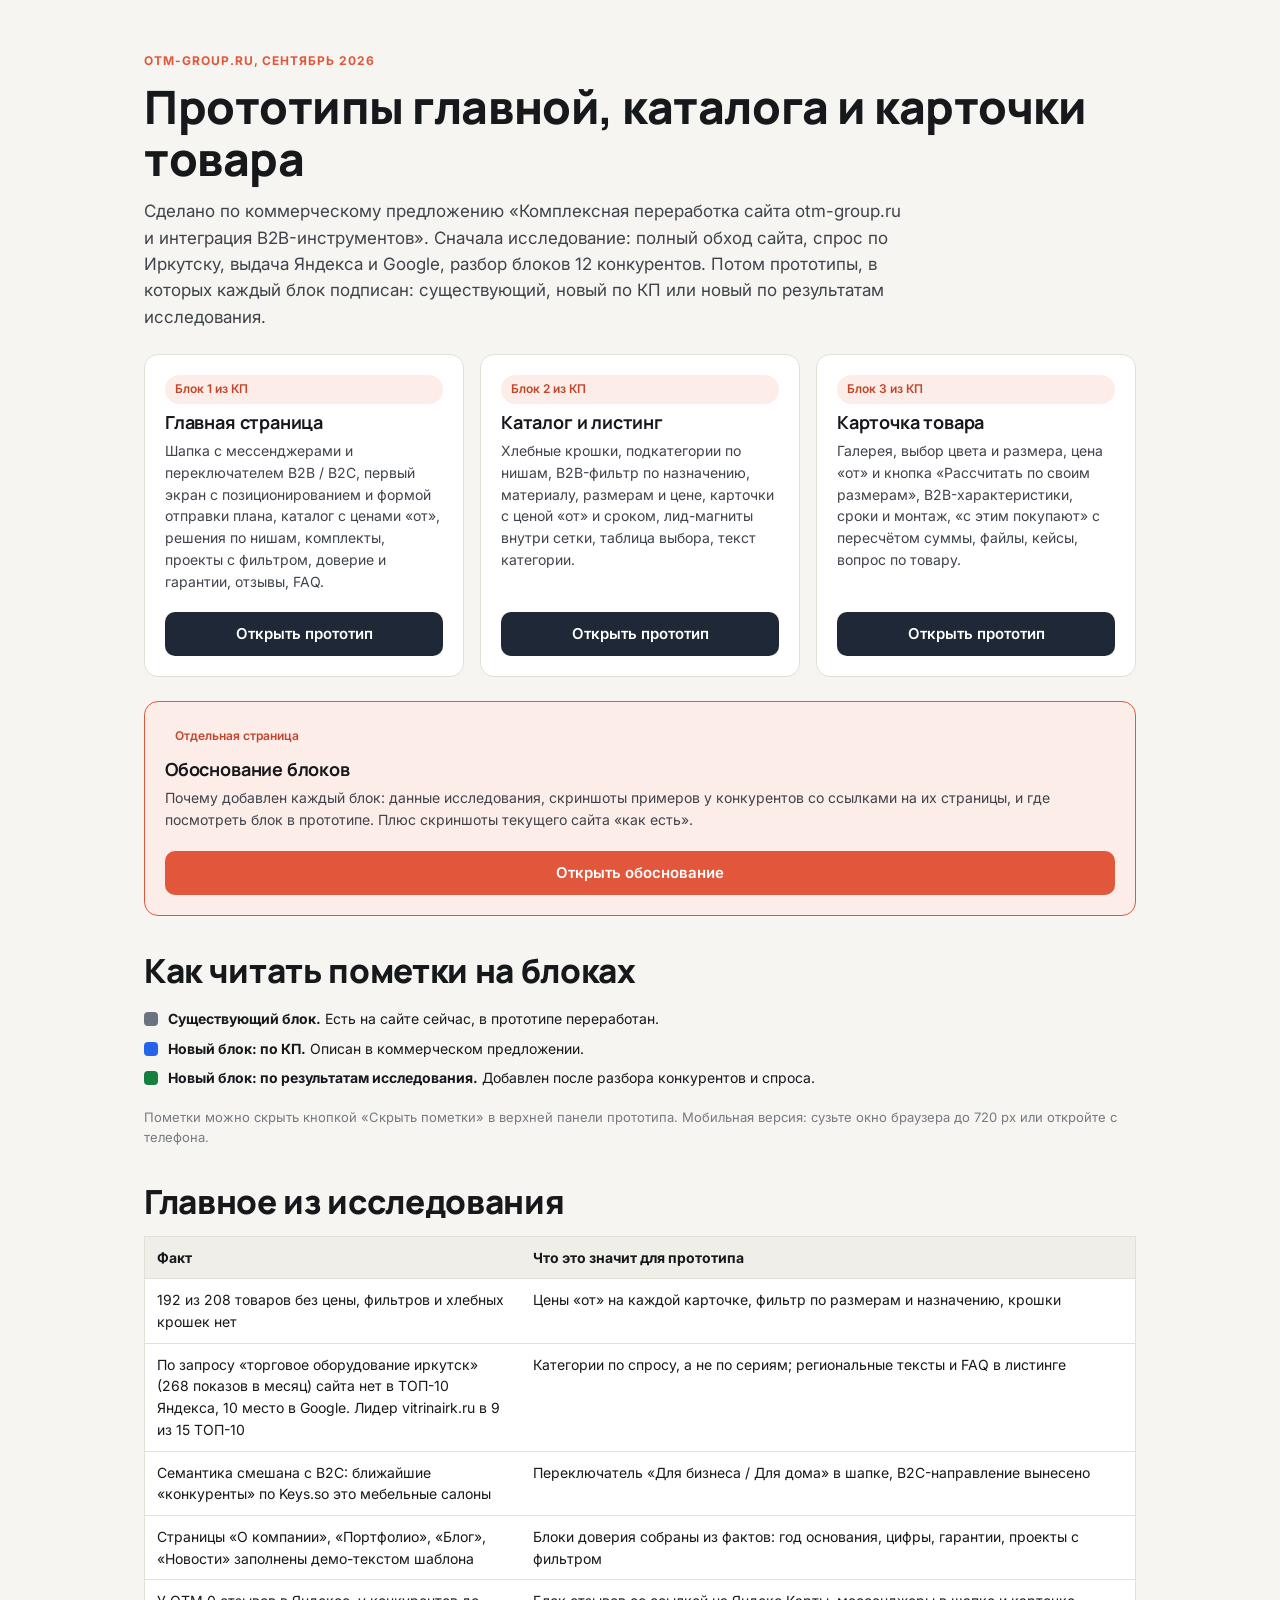
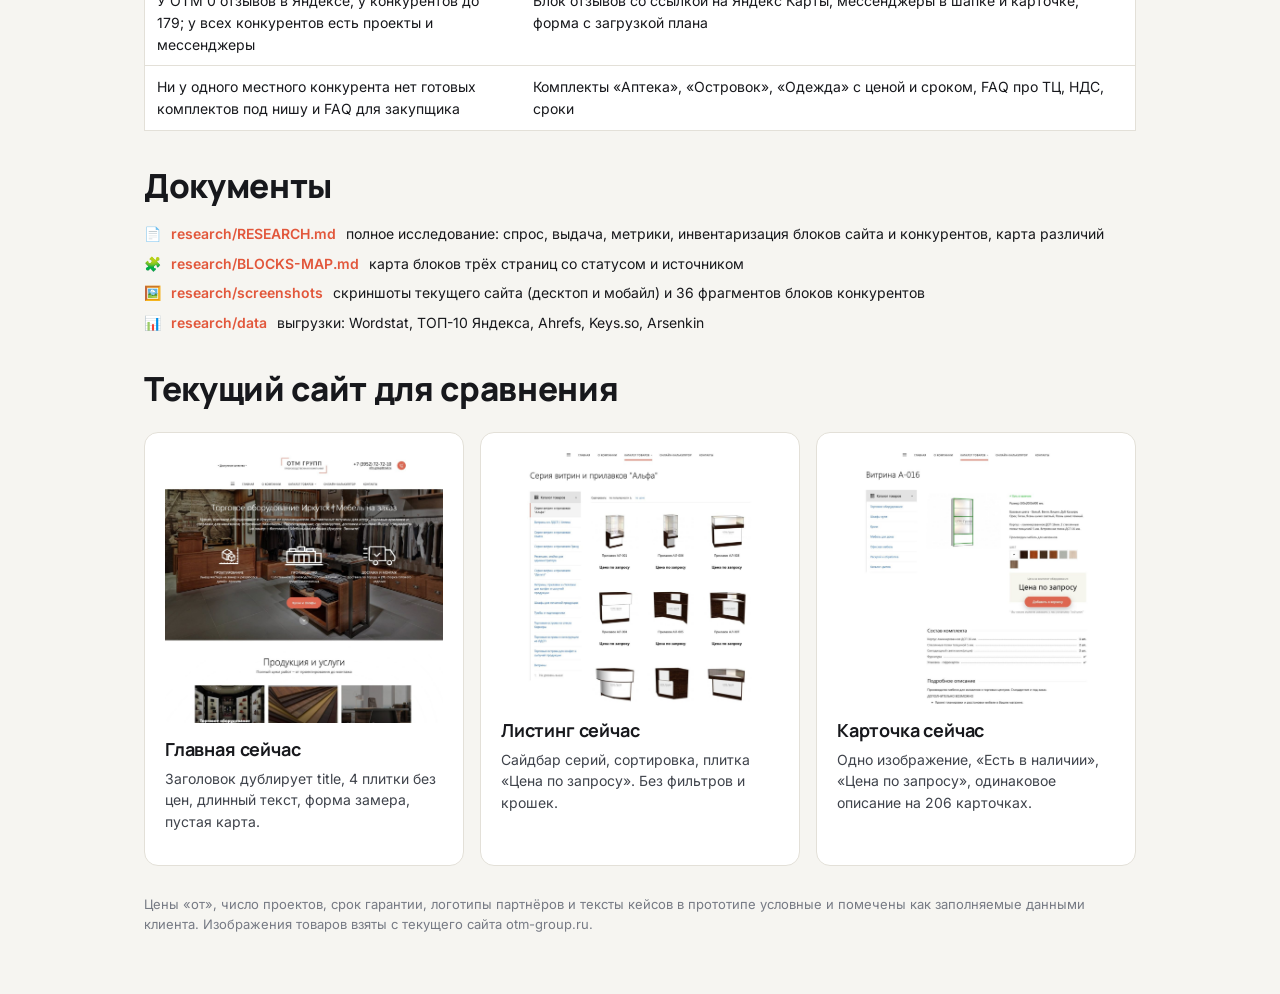
==== commit b5847a7d: "Страница обоснования блоков со скриншотами конкурентов, новые скриншоты текущего сайта, текстовые по" ====
--- a/index.html
+++ b/index.html
@@ -9,7 +9,7 @@
 <link rel="preconnect" href="https://fonts.gstatic.com" crossorigin>
 <link href="https://fonts.googleapis.com/css2?family=Inter:wght@400;500;600;700&family=Manrope:wght@500;700;800&display=swap" rel="stylesheet">
 <link rel="icon" href="data:image/svg+xml,%3Csvg xmlns=%27http://www.w3.org/2000/svg%27 viewBox=%270 0 32 32%27%3E%3Crect width=%2732%27 height=%2732%27 rx=%277%27 fill=%27%23E2573B%27/%3E%3Ctext x=%2716%27 y=%2722%27 font-size=%2716%27 font-family=%27Arial%27 font-weight=%27700%27 fill=%27white%27 text-anchor=%27middle%27%3EO%3C/text%3E%3C/svg%3E">
-<link rel="stylesheet" href="assets/styles.css">
+<link rel="stylesheet" href="assets/styles.css?v=4">
 <style>body{padding-top:0}</style>
 </head>
 <body>
@@ -23,6 +23,8 @@
     <a class="hub-card" href="prototypes/catalog.html"><span class="chip brand">Блок 2 из КП</span><h3>Каталог и листинг</h3><p>Хлебные крошки, подкатегории по нишам, B2B-фильтр по назначению, материалу, размерам и цене, карточки с ценой «от» и сроком, лид-магниты внутри сетки, таблица выбора, текст категории.</p><span class="btn btn-dark">Открыть прототип</span></a>
     <a class="hub-card" href="prototypes/product.html"><span class="chip brand">Блок 3 из КП</span><h3>Карточка товара</h3><p>Галерея, выбор цвета и размера, цена «от» и кнопка «Рассчитать по своим размерам», B2B-характеристики, сроки и монтаж, «с этим покупают» с пересчётом суммы, файлы, кейсы, вопрос по товару.</p><span class="btn btn-dark">Открыть прототип</span></a>
   </div>
+
+  <a class="hub-card" href="rationale.html" style="border-color:var(--brand);background:var(--brand-soft);margin-bottom:8px"><span class="chip brand">Отдельная страница</span><h3>Обоснование блоков</h3><p>Почему добавлен каждый блок: данные исследования, скриншоты примеров у конкурентов со ссылками на их страницы, и где посмотреть блок в прототипе. Плюс скриншоты текущего сайта «как есть».</p><span class="btn btn-primary">Открыть обоснование</span></a>
 
   <h2 style="margin-top:36px">Как читать пометки на блоках</h2>
   <div class="legend">
@@ -47,15 +49,15 @@
   <div class="legend">
     <div><span>📄</span><a href="https://github.com/takedown-desing/otm-group-prototype/blob/main/research/RESEARCH.md" style="color:var(--brand);font-weight:600">research/RESEARCH.md</a><span>полное исследование: спрос, выдача, метрики, инвентаризация блоков сайта и конкурентов, карта различий</span></div>
     <div><span>🧩</span><a href="https://github.com/takedown-desing/otm-group-prototype/blob/main/research/BLOCKS-MAP.md" style="color:var(--brand);font-weight:600">research/BLOCKS-MAP.md</a><span>карта блоков трёх страниц со статусом и источником</span></div>
-    <div><span>🖼️</span><a href="https://github.com/takedown-desing/otm-group-prototype/tree/main/research/screenshots" style="color:var(--brand);font-weight:600">research/screenshots</a><span>скриншоты текущего сайта (десктоп и мобайл) и конкурентов</span></div>
+    <div><span>🖼️</span><a href="https://github.com/takedown-desing/otm-group-prototype/tree/main/research/screenshots" style="color:var(--brand);font-weight:600">research/screenshots</a><span>скриншоты текущего сайта (десктоп и мобайл) и 36 фрагментов блоков конкурентов</span></div>
     <div><span>📊</span><a href="https://github.com/takedown-desing/otm-group-prototype/tree/main/research/data" style="color:var(--brand);font-weight:600">research/data</a><span>выгрузки: Wordstat, ТОП-10 Яндекса, Ahrefs, Keys.so, Arsenkin</span></div>
   </div>
 
   <h2 style="margin-top:36px">Текущий сайт для сравнения</h2>
   <div class="hub-grid">
-    <a class="hub-card" href="research/screenshots/otm_home_desktop.png"><h3>Главная сейчас</h3><p>Заголовок дублирует title, 4 плитки без цен, длинный текст, форма замера, пустая карта.</p></a>
-    <a class="hub-card" href="research/screenshots/otm_catalog_desktop.jpeg"><h3>Листинг сейчас</h3><p>Сайдбар серий, сортировка, плитка «Цена по запросу». Без фильтров и крошек.</p></a>
-    <a class="hub-card" href="research/screenshots/otm_product_desktop.jpeg"><h3>Карточка сейчас</h3><p>Одно изображение, «Есть в наличии», «Цена по запросу», одинаковое описание на 206 карточках.</p></a>
+    <a class="hub-card" href="research/screenshots/otm_home_desktop.jpeg"><img src="research/screenshots/was-home-top.jpg" alt="" style="border-radius:8px;margin-bottom:8px" loading="lazy"><h3>Главная сейчас</h3><p>Заголовок дублирует title, 4 плитки без цен, длинный текст, форма замера, пустая карта.</p></a>
+    <a class="hub-card" href="research/screenshots/otm_catalog_desktop.jpeg"><img src="research/screenshots/was-catalog.jpg" alt="" style="border-radius:8px;margin-bottom:8px" loading="lazy"><h3>Листинг сейчас</h3><p>Сайдбар серий, сортировка, плитка «Цена по запросу». Без фильтров и крошек.</p></a>
+    <a class="hub-card" href="research/screenshots/otm_product_desktop.jpeg"><img src="research/screenshots/was-product.jpg" alt="" style="border-radius:8px;margin-bottom:8px" loading="lazy"><h3>Карточка сейчас</h3><p>Одно изображение, «Есть в наличии», «Цена по запросу», одинаковое описание на 206 карточках.</p></a>
   </div>
 
   <p class="muted small" style="margin-top:28px">Цены «от», число проектов, срок гарантии, логотипы партнёров и тексты кейсов в прототипе условные и помечены как заполняемые данными клиента. Изображения товаров взяты с текущего сайта otm-group.ru.</p>
--- a/assets/styles.css
+++ b/assets/styles.css
@@ -142,9 +142,7 @@
 .drawer .close{float:right;border:0;background:var(--surface-2);border-radius:8px;width:36px;height:36px}
 
 /* ---------- Первый экран ---------- */
-.hero{background:var(--navy);color:#fff;position:relative;overflow:hidden}
-.hero::before{content:"";position:absolute;inset:0;background:url("img/hero.jpg") center/cover no-repeat;opacity:.28}
-.hero::after{content:"";position:absolute;inset:0;background:linear-gradient(90deg,rgba(30,40,54,.96) 0,rgba(30,40,54,.85) 55%,rgba(30,40,54,.55) 100%)}
+.hero{color:#fff;position:relative;overflow:hidden;background:linear-gradient(90deg,rgba(30,40,54,.97) 0,rgba(30,40,54,.9) 55%,rgba(30,40,54,.74) 100%),url("img/hero.jpg") center/cover no-repeat var(--navy)}
 .hero .container{position:relative;z-index:2;display:grid;grid-template-columns:1.25fr .85fr;gap:48px;padding-top:56px;padding-bottom:56px;align-items:center}
 .hero h1{color:#fff;margin:12px 0 14px}
 .hero .lead{font-size:17px;color:#D4DAE4;max-width:560px;margin-bottom:24px}
@@ -628,3 +626,20 @@
   .trust-strip.blk .item{padding-top:44px}
   .trust-strip.blk .item:nth-child(n+2){padding-top:14px}
 }
+
+/* ---------- Информативные блоки вместо текстовых полотен ---------- */
+.info-grid{display:grid;grid-template-columns:repeat(3,1fr);gap:14px}
+.info-grid.cols-3{grid-template-columns:repeat(3,1fr)}
+.info{background:var(--surface);border:1px solid var(--line);border-radius:var(--radius);padding:18px;display:flex;flex-direction:column;gap:8px}
+.info.accent{background:var(--brand-soft);border-color:#F3C9BE}
+.info .ic{width:38px;height:38px;border-radius:10px;background:var(--surface-2);display:flex;align-items:center;justify-content:center;color:var(--brand)}
+.info.accent .ic{background:#fff}
+.info .ic svg{width:20px;height:20px}
+.info h3{font-size:16px}
+.info ul{margin:0;padding-left:18px;color:var(--ink-2);font-size:14px;display:grid;gap:4px}
+.info .kv{display:flex;justify-content:space-between;gap:10px;font-size:13.5px;border-bottom:1px dashed var(--line);padding:5px 0}
+.info .kv span{color:var(--muted)}
+.info .kv b{text-align:right}
+.info .btn{margin-top:auto;align-self:flex-start}
+@media (max-width:1024px){.info-grid,.info-grid.cols-3{grid-template-columns:repeat(2,1fr)}}
+@media (max-width:720px){.info-grid,.info-grid.cols-3{grid-template-columns:1fr}}
